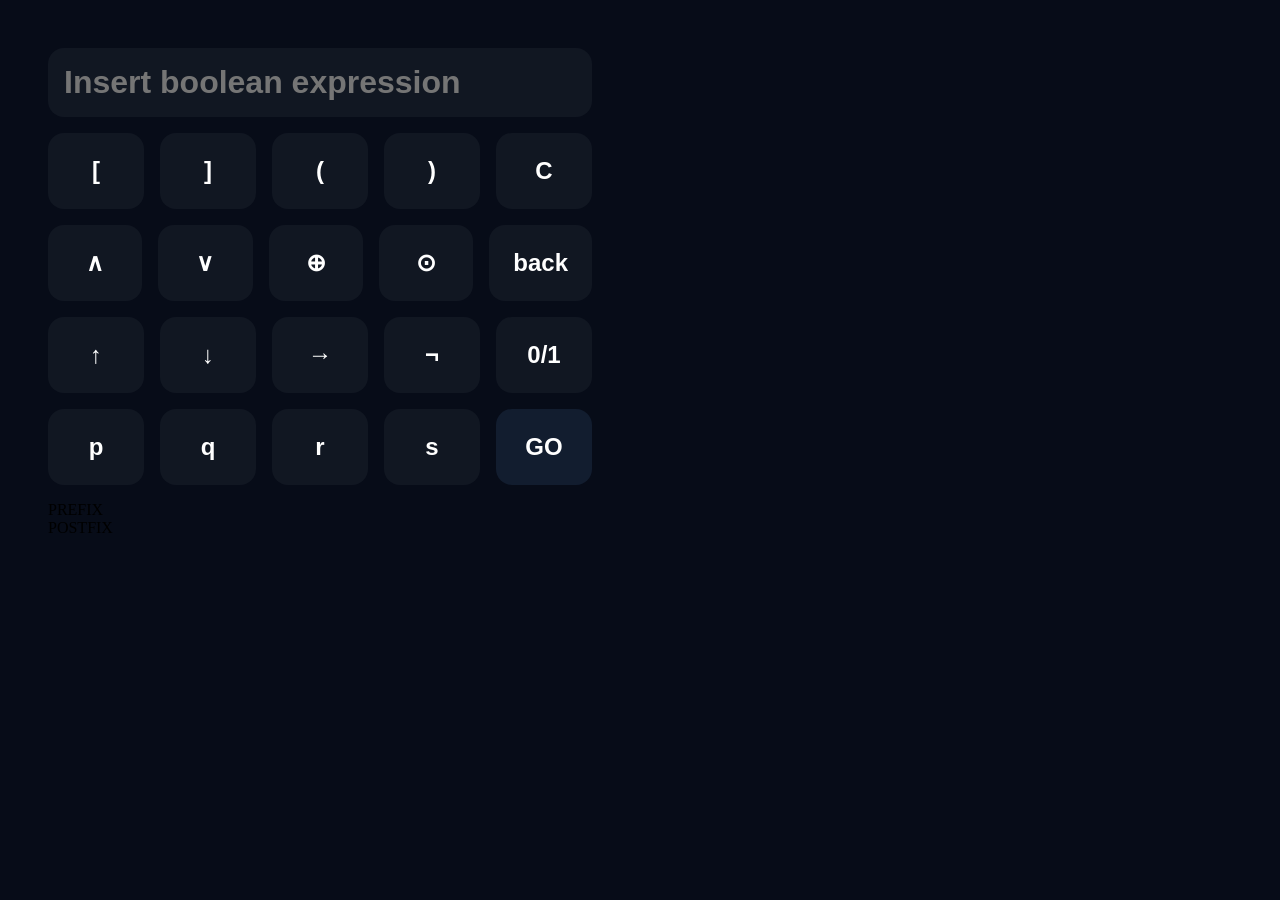
==== boolean.html @ e215ffc8 "gui" ====
<!DOCTYPE html>
<html lang="en" class="size-full">
<head>
    <meta charset="UTF-8">
    <meta name="viewport" content="width=device-width, initial-scale=1.0">
    <title>Document</title>
    <link rel="stylesheet" href="./css/style.css">
</head>
<body class="size-full">
    <main class="main size-full">
        <div class="calculator">
            <input type="text" placeholder="Insert boolean expression" class="inp">
            <div class="btns">
                <div class="row">
                    <button class="btn">[</button>
                    <button class="btn">]</button>
                    <button class="btn">&#40;</button>
                    <button class="btn">&#41;</button>
                    <button class="btn">C</button>
                </div>
                <div class="row">
                    <button class="btn">&and;</button>
                    <button class="btn">&or;</button>
                    <button class="btn">⊕</button>
                    <button class="btn">⊙</button>
                    <button class="btn">back</button>
                </div>
                <div class="row">
                    <button class="btn">&uarr;</button>
                    <button class="btn">&darr;</button>
                    <button class="btn">&rarr;</button>
                    <button class="btn">¬</button>
                    <button class="btn">0/1</button>
                </div>
                <div class="row">
                    <button class="btn">p</button>
                    <button class="btn">q</button>
                    <button class="btn">r</button>
                    <button class="btn">s</button>
                    <button class="btn" id="go-btn">GO</button>
                </div>
            </div>
            <p class="expression">
                PREFIX
            </p>
            <p class="expression">
                POSTFIX
            </p>
        </div>
        <div class="result">

        </div>
    </main>
</body>
</html>
---- css/style.css ----
* {
    margin: 0;
    padding: 0;
}
:root {
    --dark: #070c18;
    --dark2: #111722;
    --dark3: #151d2a;
    --dark4: #121d2f;
}
.size-full {
    width: 100%;
    height: 100%;
}
.main {
    display: flex;
    overflow-y: hidden;
}

.calculator, .result {
    flex: 1;
    height: 100%;
    padding: 3rem;
    background-color: var(--dark);
}
.calculator {
    display: flex;
    flex-direction: column;
}

.inp {
    color: white;
    font-weight: bold;
    font-size: 2rem;
    background-color: var(--dark2);
    border: 0;
    padding: 1rem;
    outline: none;
}
.rounded, .btn, .inp {
    border-radius: 1rem;
}
.btn {
    font-size: 1.5rem;
    font-weight: bold;
    background-color: var(--dark2);
    border: 0;
    transition: all ease-in-out .2s;
    cursor: pointer;
    color: white;
}
.btn:hover {
    background-color: var(--dark3);
}
#go-btn {
    background-color: var(--dark4);
}
.row {
    display: grid;
    grid-template-columns: repeat(5, 1fr);
    gap: 1rem;
    margin: 1rem 0;
}
.btn {
    text-align: center;
    padding: 1.5rem;
}

.center, .btn {
    display: flex;
    align-items: center;
    justify-content: center;
}
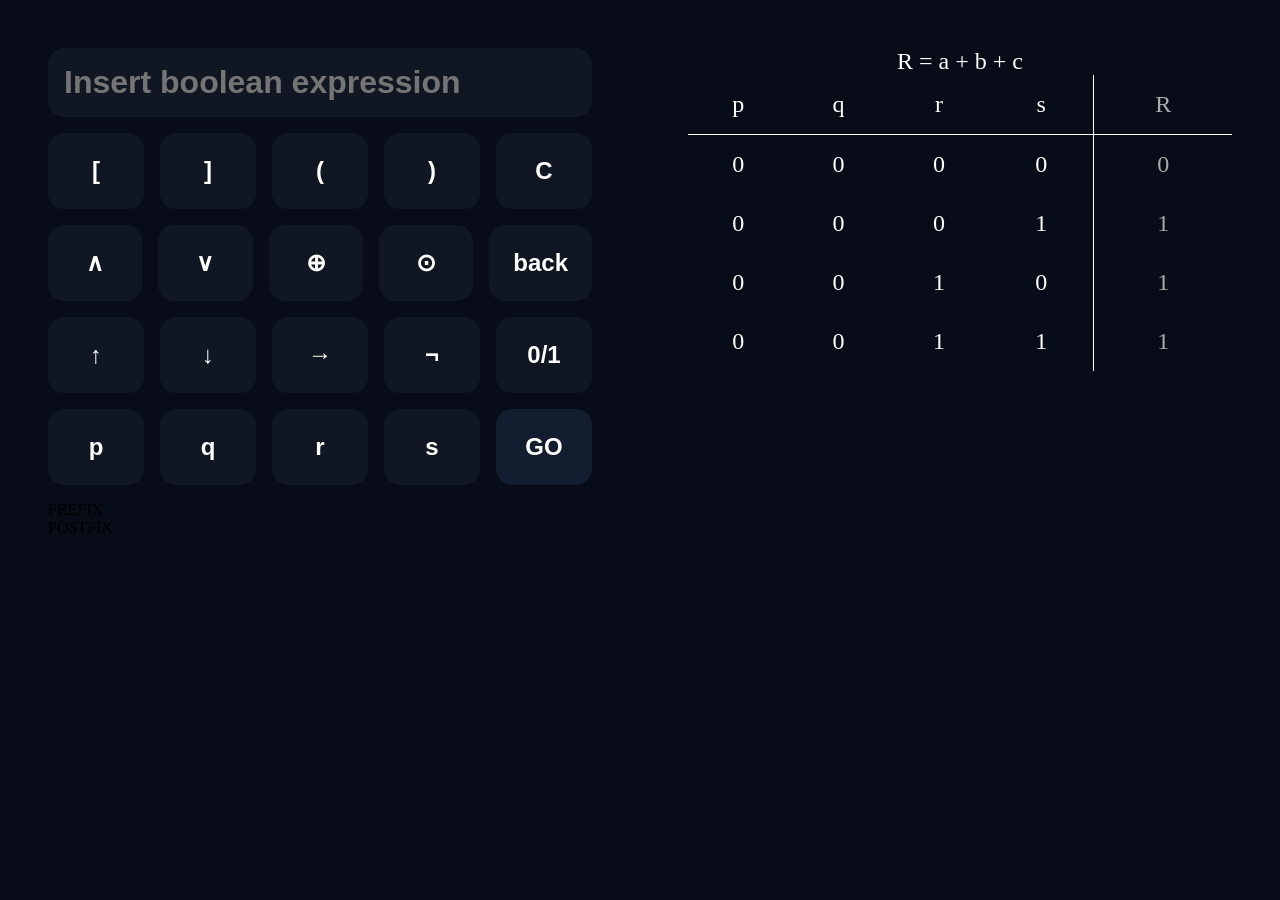
==== commit e12a2e54: "tablita god" ====
--- a/boolean.html
+++ b/boolean.html
@@ -48,7 +48,50 @@
             </p>
         </div>
         <div class="result">
-
+            <p>
+                R = a + b + c
+            </p>
+            <table>
+                <thead>
+                    <tr>
+                        <td>p</td>
+                        <td>q</td>
+                        <td>r</td>
+                        <td>s</td>
+                        <td class="td-border">R</td>
+                    </tr>
+                </thead>
+                <tbody>
+                    <tr>
+                        <td>0</td>
+                        <td>0</td>
+                        <td>0</td>
+                        <td>0</td>
+                        <td class="td-border">0</td>
+                    </tr>
+                    <tr>
+                        <td>0</td>
+                        <td>0</td>
+                        <td>0</td>
+                        <td>1</td>
+                        <td class="td-border">1</td>
+                    </tr>
+                    <tr>
+                        <td>0</td>
+                        <td>0</td>
+                        <td>1</td>
+                        <td>0</td>
+                        <td class="td-border">1</td>
+                    </tr>
+                    <tr>
+                        <td>0</td>
+                        <td>0</td>
+                        <td>1</td>
+                        <td>1</td>
+                        <td class="td-border">1</td>
+                    </tr>
+                </tbody>
+            </table>
         </div>
     </main>
 </body>
--- a/css/style.css
+++ b/css/style.css
@@ -8,6 +8,7 @@
     --dark3: #151d2a;
     --dark4: #121d2f;
 }
+
 .size-full {
     width: 100%;
     height: 100%;
@@ -70,4 +71,29 @@
     display: flex;
     align-items: center;
     justify-content: center;
+}
+.result {
+    color: white;
+    text-align: center;
+    font-size: 1.5rem;
+}
+.result table {
+    width: 100%;
+    border-collapse: collapse;
+}
+
+.result td {
+    padding: 1rem 0;
+}
+.line {
+    width: 100%;
+    height: 1px;
+    background-color: white;
+}
+.td-border {
+    color: #aaaaaa;
+    border-left: 1px solid white;
+}
+.result thead {
+    border-bottom: 1px solid white;
 }
